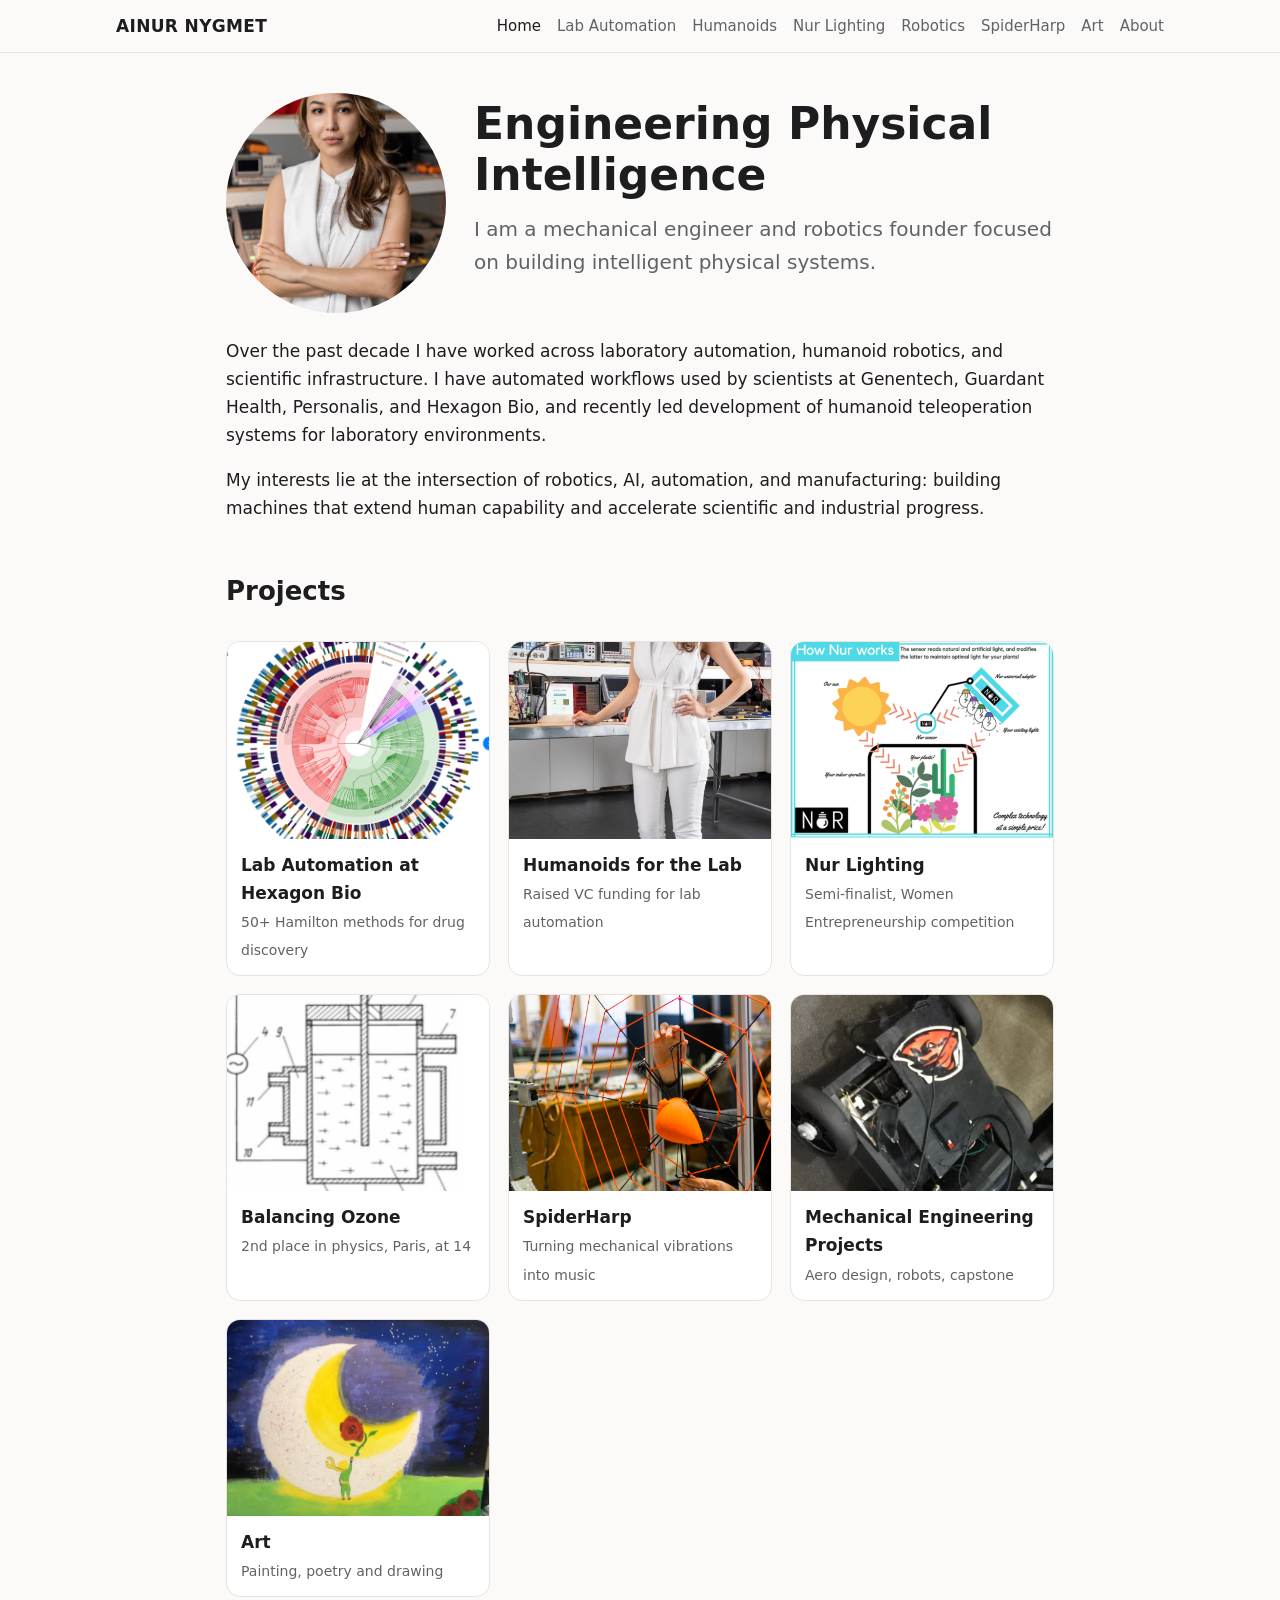
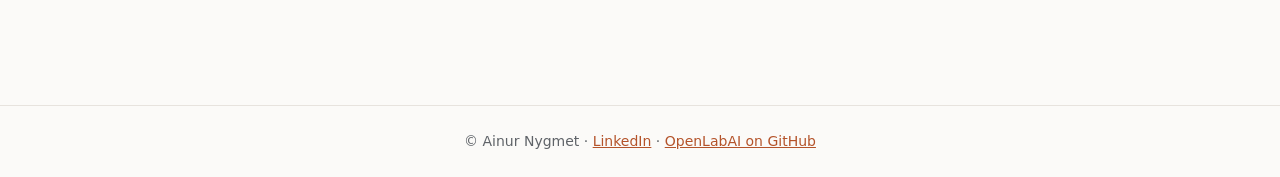
==== docs/index.html @ 3b701a39 "Portfolio site rebuilt from Squarespace as static pages Co-Authored-By: Claude Opus 5.5 <noreply@ant" ====
<!doctype html><html lang="en"><head><meta charset="utf-8">
<meta name="viewport" content="width=device-width,initial-scale=1">
<title>Portfolio | Ainur Nygmet</title>
<meta name="description" content="Ainur Nygmet: mechanical engineer and robotics founder building intelligent physical systems.">
<link rel="stylesheet" href="style.css"></head><body>
<header><div class="bar"><a class="brand" href="index.html">AINUR NYGMET</a><nav><a href="index.html" class=on>Home</a><a href="lab-automation.html">Lab Automation</a><a href="humanoids.html">Humanoids</a><a href="nur-lighting.html">Nur Lighting</a><a href="robotics.html">Robotics</a><a href="spiderharp.html">SpiderHarp</a><a href="art.html">Art</a><a href="about.html">About</a></nav></div></header>
<main>
<div class="hero"><img src="images/home-1.png" alt="Ainur Nygmet"><div><h1>Engineering Physical Intelligence</h1>
<p class="lede">I am a mechanical engineer and robotics founder focused on building intelligent physical systems.</p></div></div>
<p>Over the past decade I have worked across laboratory automation, humanoid robotics, and scientific infrastructure. I have automated workflows used by scientists at Genentech, Guardant Health, Personalis, and Hexagon Bio, and recently led development of humanoid teleoperation systems for laboratory environments.</p><p>My interests lie at the intersection of robotics, AI, automation, and manufacturing: building machines that extend human capability and accelerate scientific and industrial progress.</p>
<h2>Projects</h2>
<div class="cards"><a class="card" href="lab-automation.html"><img src="images/home-2.webp" alt="" loading="lazy"><div><b>Lab Automation at Hexagon Bio</b><span>50+ Hamilton methods for drug discovery</span></div></a><a class="card" href="humanoids.html"><img src="images/home-3.webp" alt="" loading="lazy"><div><b>Humanoids for the Lab</b><span>Raised VC funding for lab automation</span></div></a><a class="card" href="nur-lighting.html"><img src="images/home-4.webp" alt="" loading="lazy"><div><b>Nur Lighting</b><span>Semi-finalist, Women Entrepreneurship competition</span></div></a><a class="card" href="nur-lighting.html#ozone"><img src="images/nur-8.webp" alt="" loading="lazy"><div><b>Balancing Ozone</b><span>2nd place in physics, Paris, at 14</span></div></a><a class="card" href="spiderharp.html"><img src="images/home-6.webp" alt="" loading="lazy"><div><b>SpiderHarp</b><span>Turning mechanical vibrations into music</span></div></a><a class="card" href="robotics.html"><img src="images/home-5.webp" alt="" loading="lazy"><div><b>Mechanical Engineering Projects</b><span>Aero design, robots, capstone</span></div></a><a class="card" href="art.html"><img src="images/home-7.webp" alt="" loading="lazy"><div><b>Art</b><span>Painting, poetry and drawing</span></div></a></div>
</main>
<footer>© Ainur Nygmet · <a href="https://www.linkedin.com/in/nygmetainur">LinkedIn</a> · <a href="https://github.com/nygmeta/OpenLabAI">OpenLabAI on GitHub</a></footer>
</body></html>
---- docs/style.css ----
:root{--bg:#fbfaf8;--fg:#1d1d1f;--muted:#5f6368;--accent:#b4532a;--card:#fff;--line:#e7e3de}
@media (prefers-color-scheme:dark){:root:not([data-theme=light]){--bg:#121212;--fg:#ececec;--muted:#a3a3a3;--accent:#e08a5f;--card:#1c1c1c;--line:#2c2c2c}}
*{box-sizing:border-box}html{scroll-behavior:smooth}
body{margin:0;background:var(--bg);color:var(--fg);font:17px/1.65 Inter,system-ui,-apple-system,Segoe UI,Roboto,sans-serif}
a{color:var(--accent)}img{max-width:100%;height:auto;display:block;border-radius:10px}
header{position:sticky;top:0;z-index:5;background:color-mix(in srgb,var(--bg) 92%,transparent);backdrop-filter:blur(8px);border-bottom:1px solid var(--line)}
.bar{max-width:1080px;margin:0 auto;padding:12px 16px;display:flex;align-items:center;gap:16px;flex-wrap:wrap}
.brand{font-weight:700;letter-spacing:.02em;text-decoration:none;color:var(--fg);margin-right:auto}
nav{display:flex;flex-wrap:wrap;gap:4px 16px}nav a{color:var(--muted);text-decoration:none;font-size:15px;white-space:nowrap}nav a.on,nav a:hover{color:var(--fg)}
main{max-width:860px;margin:0 auto;padding:40px 16px 80px}
h1{font-size:clamp(30px,5vw,44px);line-height:1.15;margin:0 0 12px}h2{font-size:26px;margin:48px 0 12px}h3{font-size:20px;margin:32px 0 8px}
.lede{font-size:20px;color:var(--muted);margin:0 0 28px}
.grid{display:grid;grid-template-columns:repeat(auto-fill,minmax(240px,1fr));gap:14px;margin:24px 0}
.cards{display:grid;grid-template-columns:repeat(auto-fill,minmax(250px,1fr));gap:18px;margin:28px 0}
.card{background:var(--card);border:1px solid var(--line);border-radius:14px;overflow:hidden;text-decoration:none;color:var(--fg);transition:transform .15s}
.card:hover{transform:translateY(-3px)}.card img{border-radius:0;aspect-ratio:4/3;object-fit:cover;width:100%}
.card div{padding:12px 14px}.card b{display:block}.card span{color:var(--muted);font-size:14px}
.hero{display:grid;grid-template-columns:220px 1fr;gap:28px;align-items:center;margin-bottom:24px}.hero img{aspect-ratio:1;object-fit:cover;border-radius:50%}@media (max-width:640px){.hero{grid-template-columns:1fr}.hero img{width:160px}}
.cols{columns:3 200px;font-size:15px;color:var(--muted)}.cols li{break-inside:avoid}
blockquote{border-left:3px solid var(--accent);margin:32px 0;padding:4px 18px;font-size:20px}
.video{position:relative;padding-top:56.25%;margin:24px 0}.video iframe{position:absolute;inset:0;width:100%;height:100%;border:0;border-radius:10px}
footer{border-top:1px solid var(--line);color:var(--muted);font-size:14px;text-align:center;padding:24px 16px}
@media (max-width:640px){.bar{gap:6px}nav{gap:2px 14px}}
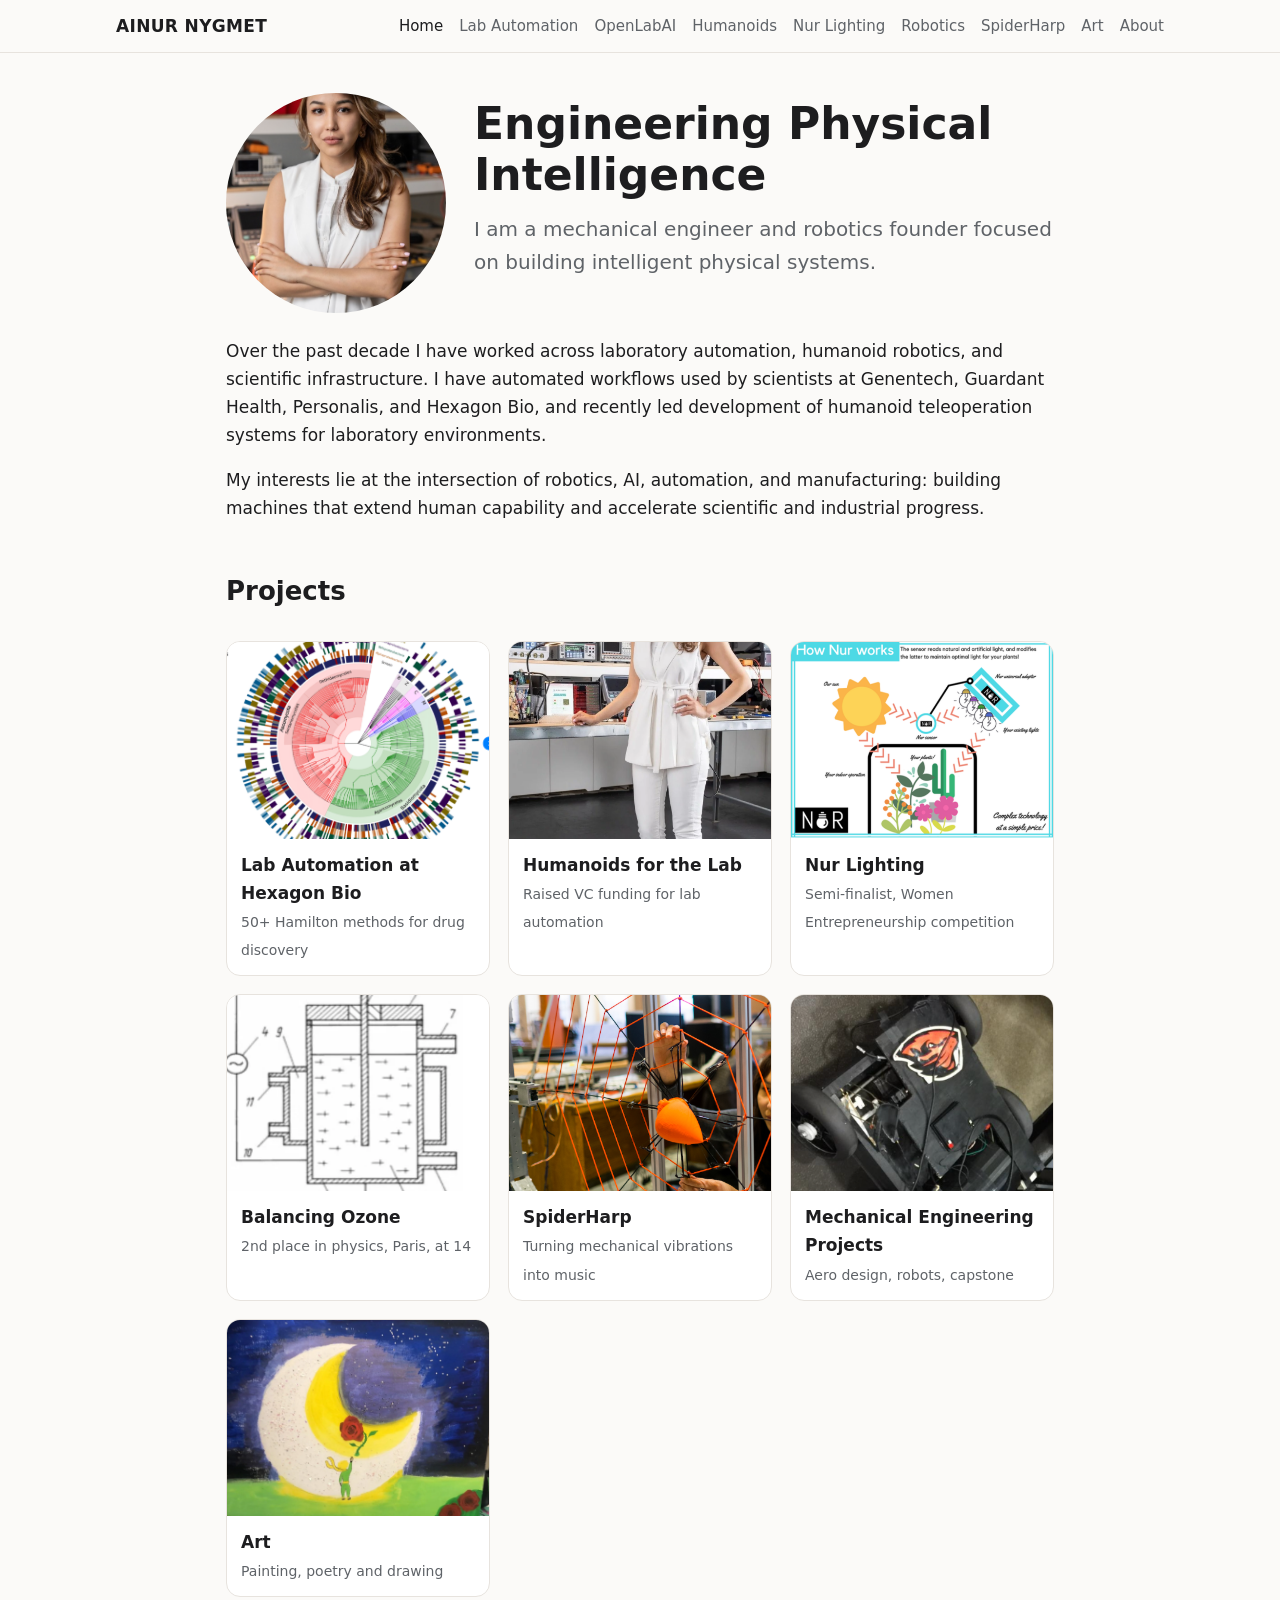
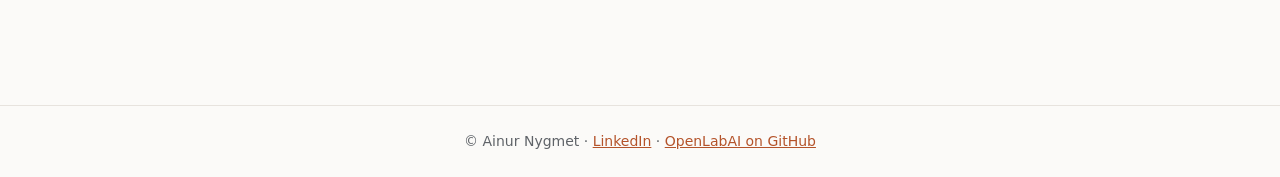
==== commit 45dc1196: "Add an OpenLabAI page explaining how the agent guardrails work New page docs/openlabai.html, built f" ====
--- a/docs/index.html
+++ b/docs/index.html
@@ -3,7 +3,7 @@
 <title>Portfolio | Ainur Nygmet</title>
 <meta name="description" content="Ainur Nygmet: mechanical engineer and robotics founder building intelligent physical systems.">
 <link rel="stylesheet" href="style.css"></head><body>
-<header><div class="bar"><a class="brand" href="index.html">AINUR NYGMET</a><nav><a href="index.html" class=on>Home</a><a href="lab-automation.html">Lab Automation</a><a href="humanoids.html">Humanoids</a><a href="nur-lighting.html">Nur Lighting</a><a href="robotics.html">Robotics</a><a href="spiderharp.html">SpiderHarp</a><a href="art.html">Art</a><a href="about.html">About</a></nav></div></header>
+<header><div class="bar"><a class="brand" href="index.html">AINUR NYGMET</a><nav><a href="index.html" class=on>Home</a><a href="lab-automation.html">Lab Automation</a><a href="openlabai.html">OpenLabAI</a><a href="humanoids.html">Humanoids</a><a href="nur-lighting.html">Nur Lighting</a><a href="robotics.html">Robotics</a><a href="spiderharp.html">SpiderHarp</a><a href="art.html">Art</a><a href="about.html">About</a></nav></div></header>
 <main>
 <div class="hero"><img src="images/home-1.png" alt="Ainur Nygmet"><div><h1>Engineering Physical Intelligence</h1>
 <p class="lede">I am a mechanical engineer and robotics founder focused on building intelligent physical systems.</p></div></div>
--- a/docs/style.css
+++ b/docs/style.css
@@ -20,5 +20,15 @@
 .cols{columns:3 200px;font-size:15px;color:var(--muted)}.cols li{break-inside:avoid}
 blockquote{border-left:3px solid var(--accent);margin:32px 0;padding:4px 18px;font-size:20px}
 .video{position:relative;padding-top:56.25%;margin:24px 0}.video iframe{position:absolute;inset:0;width:100%;height:100%;border:0;border-radius:10px}
+.steps{list-style:none;counter-reset:s;padding:0;margin:24px 0}
+.steps li{counter-increment:s;position:relative;background:var(--card);border:1px solid var(--line);border-radius:12px;padding:14px 16px 14px 58px;margin:0 0 10px}
+.steps li::before{content:counter(s);position:absolute;left:16px;top:14px;width:28px;height:28px;border-radius:50%;background:var(--accent);color:var(--bg);font-weight:700;font-size:15px;display:grid;place-items:center}
+.steps b{display:block}.steps span{color:var(--muted);font-size:16px}
+.flow{display:flex;flex-wrap:wrap;gap:8px;align-items:center;margin:24px 0;font-size:15px}
+.flow div{background:var(--card);border:1px solid var(--line);border-radius:10px;padding:8px 12px}
+.flow div.gate{border-color:var(--accent);color:var(--accent);font-weight:600}.flow i{color:var(--muted);font-style:normal}
+.tablewrap{overflow-x:auto;margin:20px 0}table{border-collapse:collapse;width:100%;font-size:16px}
+th,td{text-align:left;vertical-align:top;padding:10px 12px;border-bottom:1px solid var(--line)}th{color:var(--muted);font-weight:600;font-size:14px}
+code{background:var(--card);border:1px solid var(--line);border-radius:5px;padding:1px 5px;font-size:.88em}
 footer{border-top:1px solid var(--line);color:var(--muted);font-size:14px;text-align:center;padding:24px 16px}
 @media (max-width:640px){.bar{gap:6px}nav{gap:2px 14px}}
